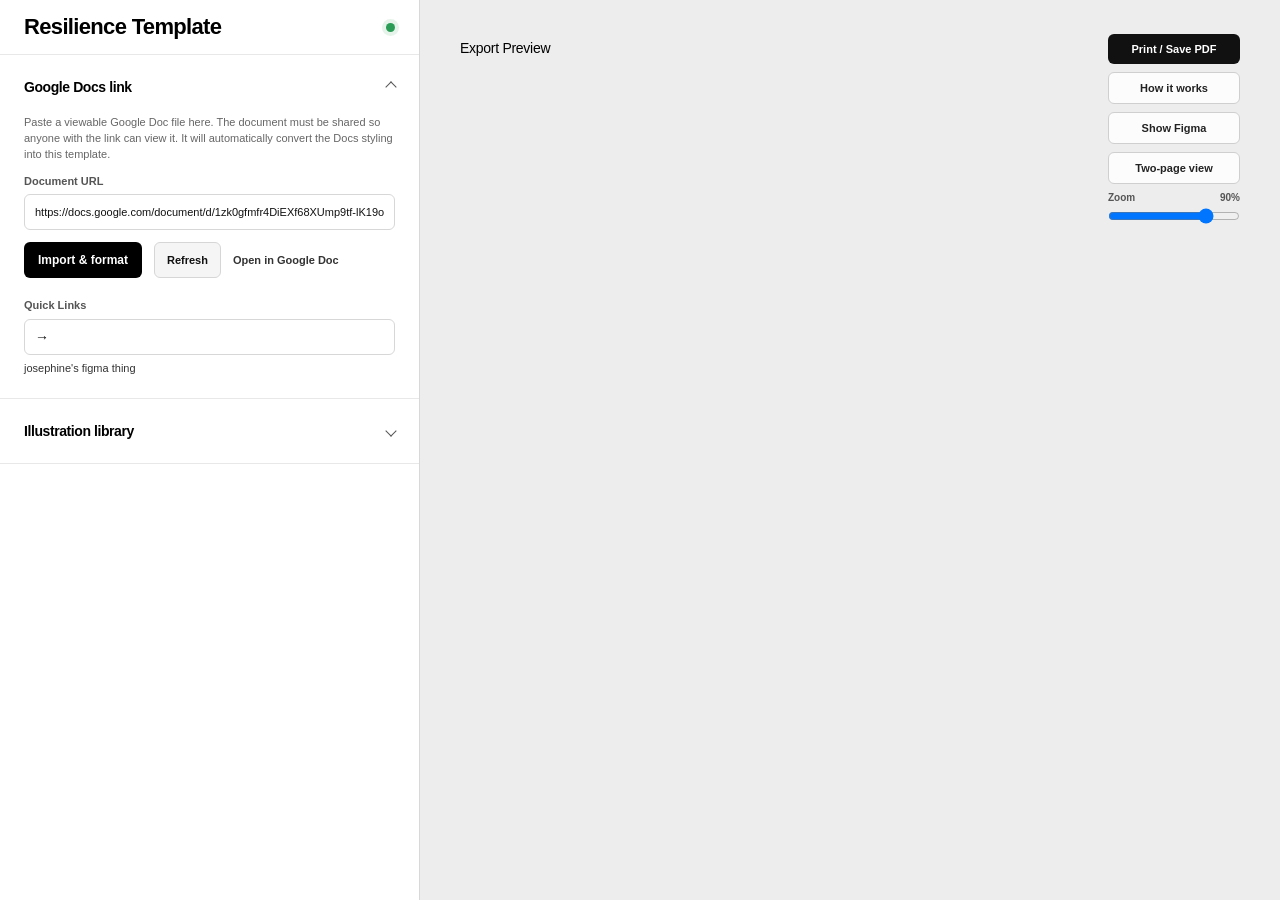
==== index.html @ 4efd18aa "Preserve Google Docs packet formatting" ====
<!doctype html>
<html lang="en">
  <head>
    <meta charset="UTF-8" />
    <meta name="viewport" content="width=device-width, initial-scale=1.0" />
    <title>Resilience Packet Publisher — Prototype</title>
    <link rel="stylesheet" href="styles.css?v=20260804-02" />
  </head>
  <body>
    <main class="app-shell figma-hidden">
      <aside id="publisherSettings" class="editor-panel">
        <header class="editor-header">
          <h1>Resilience Template</h1>
          <span class="status-dot" title="Changes render locally"></span>
        </header>

        <details class="editor-section settings-section" aria-labelledby="source-content" open>
          <summary><h2 id="source-content">Google Docs link</h2></summary>
          <div class="settings-section-content">
            <div class="source-intro-row">
              <p class="settings-section-intro">Paste a viewable Google Doc file here. The document must be shared so anyone with the link can view it. It will automatically convert the Docs styling into this template.</p>
            </div>
            <label class="source-link-control" for="docsUrl">
              Document URL
              <input
                id="docsUrl"
                type="url"
                inputmode="url"
                autocomplete="url"
                spellcheck="false"
                placeholder="Paste link here"
                value="https://docs.google.com/document/d/1zk0gfmfr4DiEXf68XUmp9tf-lK19oaz2QLYEo_Yytxo/edit?tab=t.nn8dmo3ghr8e"
              />
            </label>
            <div id="docsLinkPreview" class="source-doc-preview" hidden>
              <div class="source-doc-preview-title">
                <span id="docsPreviewTitle">Google Doc preview</span>
                <details class="import-help">
                  <summary aria-label="Google Docs import help">?</summary>
                  <div class="import-help-popover">
                    <p>Format its headings, copy, lists, links, tables, and red bracketed page directives into the packet.</p>
                    <p>Put <strong><code>[Cover]</code></strong>, <strong><code>[Summary Graphic]</code></strong>, or <strong><code>[Letter]</code></strong> in red on its own line to select a special page style. Use a red <strong><code>[page break]</code></strong> on its own line or immediately before content to force that content onto a new page.</p>
                    <p><a class="import-help-link" href="style-guide.html">View the full style guide</a></p>
                  </div>
                </details>
              </div>
              <div class="source-doc-preview-frame">
                <iframe id="docsPreviewFrame" title="Google Doc preview" loading="lazy"></iframe>
              </div>
            </div>
            <div class="source-link-actions">
              <button id="importButton" class="primary-button" type="button">Import &amp; format</button>
              <button id="refreshButton" class="source-refresh-button" type="button">Refresh</button>
              <a id="openDocsLink" class="text-link" href="#" target="_blank" rel="noreferrer">Open in Google Doc</a>
            </div>
            <p id="importSummary" class="import-summary" aria-live="polite" hidden></p>
            <div id="quickLinkSection" class="quick-link-section" hidden>
              <span class="quick-link-label">Quick Links</span>
              <button id="quickLink" class="quick-link" type="button"></button>
              <a
                class="text-link quick-link-suggestion"
                href="https://www.figma.com/design/YWxZP1ARBQQKcMGIKvABvP/Resilience-Packet-Suggested-Updates?node-id=0-1&amp;t=q6Mxrw12RviuzkHh-1"
                target="_blank"
                rel="noreferrer"
              >
                josephine's figma thing
              </a>
            </div>
            <div id="docsSource" hidden></div>
          </div>
        </details>

        <details class="editor-section settings-section illustration-library-section" aria-labelledby="illustration-library-heading">
          <summary><h2 id="illustration-library-heading">Illustration library</h2></summary>
          <div class="settings-section-content">
            <p class="settings-section-intro">Images from the imported Google Doc appear here. Drag a thumbnail directly onto any packet page.</p>
            <div id="illustrationLibrary" class="illustration-library" aria-live="polite">
              <p class="illustration-library-empty">Import a Google Doc containing images to build this library.</p>
            </div>
            <div class="illustration-save-row">
              <button id="saveIllustrations" class="source-refresh-button" type="button">Save illustrations</button>
              <p id="illustrationSaveStatus" class="illustration-save-status" aria-live="polite"></p>
            </div>
            <p class="illustration-library-support">if the you find yourself constantly adjusting the illustrations, <a id="illustrationSupportEmail" href="mailto:stephaniexzhao@gmail.com" target="_blank" rel="noopener">email steph</a> to update</p>
          </div>
        </details>

      </aside>

      <section class="preview-panel" aria-labelledby="preview-heading">
        <header class="preview-toolbar">
          <h2 id="preview-heading">Export Preview</h2>
        </header>
        <div class="preview-content">
          <div class="preview-main">
            <div id="renderWarnings" class="render-warnings" aria-live="polite"></div>
            <div id="printBlocker" class="print-blocker" aria-live="assertive"></div>
            <div id="pages" class="pages" aria-label="Rendered packet pages"></div>
          </div>
          <div class="preview-controls">
            <button id="printButton" class="secondary-button" type="button">Print / Save PDF</button>
            <a class="toolbar-button toolbar-link" href="style-guide.html">How it works</a>
            <button
              id="toggleFigma"
              class="toolbar-button"
              type="button"
              aria-controls="pages"
              aria-pressed="true"
            >
              Show Figma
            </button>
            <button
              id="toggleSpread"
              class="toolbar-button"
              type="button"
              aria-controls="pages"
              aria-pressed="false"
            >
              Two-page view
            </button>
            <label class="zoom-control">
              <span class="zoom-label">Zoom</span>
              <span id="zoomValue">90%</span>
              <input id="zoomRange" type="range" min="55" max="100" value="90" />
            </label>
          </div>
        </div>
      </section>
    </main>

    <div id="measurementStage" class="measurement-stage" aria-hidden="true"></div>
    <script src="packet-content.js?v=20260713-14"></script>
    <script type="module" src="app.js?v=20260804-03"></script>
  </body>
</html>
---- styles.css ----
@font-face {
  font-family: "Inter";
  src: url("assets/fonts/Inter-Variable.ttf") format("truetype");
  font-style: normal;
  font-weight: 100 900;
  font-display: swap;
}

@font-face {
  font-family: "Raleway";
  src: url("assets/fonts/Raleway-Variable.ttf") format("truetype");
  font-style: normal;
  font-weight: 100 900;
  font-display: swap;
}

:root {
  color-scheme: light;
  --ink: #000;
  --muted-ink: rgba(0, 0, 0, 0.8);
  --paper: #fff;
  --soft: #fafafa;
  --rule: #e5e5e5;
  --control-border: #d7d7d7;
  --page-scale: 0.9;
  --page-width: 612px;
  --page-height: 792px;
  --content-width: 520px;
  --content-height: 600px;
}

* {
  box-sizing: border-box;
}

html,
body {
  margin: 0;
  min-height: 100%;
  font-family: Inter, Arial, sans-serif;
  color: var(--ink);
  background: #efefef;
}

button,
input,
select,
textarea {
  font: inherit;
}

button {
  cursor: pointer;
}

.app-shell {
  display: grid;
  grid-template-columns: minmax(340px, 420px) minmax(0, 1fr);
  min-height: 100vh;
}

.editor-panel {
  position: sticky;
  top: 0;
  z-index: 2;
  height: 100vh;
  overflow-y: auto;
  background: #fff;
  border-right: 1px solid #d8d8d8;
}

.editor-header,
.editor-section {
  padding: 24px;
  border-bottom: 1px solid #e8e8e8;
}

.editor-header {
  padding-block: 14px;
}

.settings-section {
  padding: 0;
}

.settings-section > summary {
  display: flex;
  align-items: center;
  justify-content: space-between;
  gap: 16px;
  padding: 24px;
  cursor: pointer;
  list-style: none;
}

.settings-section > summary::-webkit-details-marker {
  display: none;
}

.settings-section > summary::after {
  width: 7px;
  height: 7px;
  border-right: 1.5px solid #555;
  border-bottom: 1.5px solid #555;
  content: "";
  transform: rotate(45deg);
  transition: transform 120ms ease;
}

.settings-section[open] > summary::after {
  transform: rotate(225deg);
}

.settings-section-content {
  padding: 0 24px 24px;
}

.editor-header,
.section-heading-row,
.preview-toolbar,
.preview-actions {
  display: flex;
  align-items: center;
  justify-content: space-between;
  gap: 16px;
}

.eyebrow {
  margin: 0 0 4px;
  color: #707070;
  font-size: 12px;
  font-weight: 700;
  letter-spacing: 0.11em;
  text-transform: uppercase;
}

.editor-header h1,
.preview-toolbar h2,
.editor-section h2 {
  margin: 0;
  letter-spacing: -0.03em;
}

.editor-header h1 {
  font-size: 22px;
}

.status-dot {
  width: 9px;
  height: 9px;
  border-radius: 50%;
  background: #2a9c55;
  box-shadow: 0 0 0 4px rgba(42, 156, 85, 0.12);
}

.editor-section h2 {
  font-size: 14px;
}

.section-heading-row {
  align-items: flex-start;
  margin-bottom: 14px;
}

.section-heading-row p,
.settings-section-intro,
.import-summary {
  margin: 4px 0 0;
  color: #666;
  font-size: 11px;
  line-height: 1.45;
}

label {
  display: grid;
  gap: 6px;
  color: #555;
  font-size: 11px;
  font-weight: 600;
}

input,
select,
textarea {
  width: 100%;
  min-width: 0;
  border: 1px solid var(--control-border);
  border-radius: 6px;
  background: #fff;
  color: #111;
}

input {
  height: 36px;
  padding: 0 10px;
}

textarea {
  min-height: 58px;
  padding: 9px 10px;
  line-height: 1.4;
  resize: vertical;
}

select {
  height: 30px;
  padding: 0 8px;
  font-size: 11px;
}

input:focus,
select:focus,
textarea:focus {
  outline: 2px solid #111;
  outline-offset: 1px;
}

.settings-section-intro {
  margin: -4px 0 0;
}

.source-intro-row {
  display: flex;
  align-items: flex-start;
  gap: 8px;
  margin-bottom: 12px;
}

.source-intro-row .settings-section-intro {
  flex: 1;
}

.import-help {
  position: relative;
  flex: none;
}

.import-help > summary {
  display: grid;
  width: 18px;
  height: 18px;
  place-items: center;
  border: 1px solid #999;
  border-radius: 50%;
  color: #555;
  cursor: help;
  font-size: 11px;
  font-weight: 700;
  line-height: 1;
  list-style: none;
}

.import-help > summary::-webkit-details-marker {
  display: none;
}

.import-help > summary:hover,
.import-help[open] > summary {
  border-color: #111;
  color: #111;
}

.import-help-popover {
  position: absolute;
  z-index: 10;
  top: 26px;
  right: 0;
  width: 275px;
  padding: 10px 12px;
  border: 1px solid #d6d6d6;
  border-radius: 6px;
  background: #fff;
  box-shadow: 0 8px 20px rgba(0, 0, 0, 0.12);
  color: #555;
  font-size: 11px;
  font-weight: 400;
  line-height: 1.45;
}

.import-help-popover p {
  margin: 0;
}

.import-help-popover p + p {
  margin-top: 8px;
}

.import-help-popover code {
  color: #222;
  font-size: 10px;
}

.import-help-link {
  color: #222;
  font-weight: 650;
  text-underline-offset: 2px;
}

.page-directive-note {
  margin-top: 8px;
}

.page-directive-note code {
  color: #222;
  font-size: 10px;
  font-weight: 650;
}

.source-link-control {
  gap: 7px;
}

.source-link-control input {
  font-weight: 400;
}

.quick-link-section {
  display: grid;
  gap: 7px;
  margin-top: 20px;
  color: #555;
  font-size: 11px;
  font-weight: 600;
}

.quick-link-label {
  line-height: 1.3;
}

.quick-link {
  display: flex;
  width: 100%;
  min-height: 36px;
  align-items: center;
  justify-content: space-between;
  gap: 10px;
  padding: 8px 10px;
  border: 1px solid var(--control-border);
  border-radius: 6px;
  background: #fff;
  color: #111;
  cursor: pointer;
  font-size: 11px;
  font-weight: 400;
  line-height: 1.3;
  text-align: left;
}

.quick-link::after {
  content: "→";
  font-size: 14px;
  line-height: 1;
  text-decoration: none;
}

.quick-link:disabled {
  cursor: wait;
  opacity: 0.55;
}

.illustration-library {
  display: grid;
  grid-template-columns: repeat(3, minmax(0, 1fr));
  gap: 8px;
  min-height: 86px;
  margin-top: 10px;
  padding: 8px;
  border: 1px dashed #bdbdbd;
  border-radius: 6px;
  background: #fafafa;
}

.illustration-library-empty {
  grid-column: 1 / -1;
  align-self: center;
  margin: 0;
  color: #777;
  font-size: 10px;
  line-height: 1.4;
  text-align: center;
}

.illustration-library-item {
  min-width: 0;
  padding: 5px;
  border: 1px solid #e0e0e0;
  border-radius: 4px;
  background: #fff;
  cursor: grab;
}

.illustration-library-item.is-dragging {
  opacity: 0.45;
}

.illustration-library-item img {
  display: block;
  width: 100%;
  height: 58px;
  object-fit: contain;
}

.illustration-save-row {
  display: flex;
  flex-wrap: wrap;
  align-items: center;
  gap: 8px;
  margin-top: 10px;
}

.illustration-save-status {
  margin: 0;
  color: #777;
  font-size: 10px;
  line-height: 1.3;
}

.illustration-save-status.is-dirty {
  color: #9b5b12;
}

.illustration-library-support {
  margin: 10px 0 0;
  color: #777;
  font-size: 10px;
  line-height: 1.4;
}

.illustration-library-support a {
  color: inherit;
}

.source-link-control input[aria-invalid="true"] {
  border-color: #b42318;
}

.source-doc-preview {
  margin-top: 12px;
  border: 1px solid #d6d6d6;
  border-radius: 6px;
  background: #fafafa;
}

.source-doc-preview-title {
  display: flex;
  align-items: center;
  justify-content: space-between;
  gap: 12px;
  min-height: 40px;
  margin: 0;
  padding: 0 12px;
  color: #555;
  font-size: 11px;
  font-weight: 650;
  border-bottom: 1px solid #e5e5e5;
}

.source-doc-preview-title > span {
  min-width: 0;
  overflow: hidden;
  text-overflow: ellipsis;
  white-space: nowrap;
}

.source-doc-preview-frame {
  height: 190px;
  overflow: hidden;
  background: #fff;
}

.source-doc-preview iframe {
  display: block;
  width: 238.1%;
  height: 238.1%;
  border: 0;
  transform: scale(0.42);
  transform-origin: top left;
}

.source-link-actions {
  display: flex;
  align-items: center;
  gap: 12px;
  margin-top: 12px;
}

.source-link-actions .primary-button {
  width: auto;
  margin-top: 0;
  white-space: nowrap;
}

.source-refresh-button {
  min-height: 36px;
  padding: 9px 12px;
  border: 1px solid #d6d6d6;
  border-radius: 6px;
  background: #f5f5f5;
  color: #111;
  font-size: 11px;
  font-weight: 700;
  white-space: nowrap;
}

.source-access-note {
  margin: 9px 0 0;
  color: #777;
  font-size: 10px;
  line-height: 1.4;
}

.primary-button:disabled,
.source-refresh-button:disabled {
  cursor: wait;
  opacity: 0.55;
}

.text-link {
  color: #333;
  font-size: 11px;
  font-weight: 600;
  text-decoration: none;
}

.quick-link-suggestion {
  font-weight: 400;
}

.primary-button,
.secondary-button,
.toolbar-button {
  border: 0;
  border-radius: 6px;
}

.primary-button {
  width: 100%;
  margin-top: 12px;
  padding: 11px 14px;
  background: #000;
  color: #fff;
  font-size: 12px;
  font-weight: 700;
}

.secondary-button {
  padding: 9px 13px;
  background: #111;
  color: #fff;
  font-size: 11px;
  font-weight: 700;
}

.toolbar-button {
  display: inline-flex;
  min-height: 32px;
  align-items: center;
  justify-content: center;
  padding: 8px 11px;
  border: 1px solid #cfcfcf;
  background: rgba(255, 255, 255, 0.82);
  color: #222;
  font-size: 11px;
  font-weight: 700;
  line-height: 1;
  text-decoration: none;
}

#toggleFigma[hidden] {
  display: none;
}

.preview-panel {
  min-width: 0;
  padding: 0 40px 48px;
  background: #ededed;
}

.preview-toolbar {
  margin: 0;
  padding: 40px 0 14px;
}

.preview-content {
  display: grid;
  grid-template-columns: minmax(0, 1fr) 181px;
  align-items: start;
  gap: 16px;
}

.preview-main {
  min-width: 0;
  overflow-x: auto;
}

.preview-controls {
  display: grid;
  width: 181px;
  position: sticky;
  top: 40px;
  z-index: 1;
  justify-items: end;
  gap: 8px;
}

@media (min-width: 981px) {
  .preview-content {
    grid-template-columns: minmax(0, 1fr);
  }

  .preview-main,
  .preview-controls {
    grid-column: 1;
    grid-row: 1;
  }

  .preview-controls {
    align-self: start;
    justify-self: end;
    margin-top: -36px;
  }
}

.preview-controls .toolbar-button,
.preview-controls .secondary-button {
  width: 132px;
}

.preview-controls .zoom-control {
  justify-self: end;
}

.preview-toolbar h2 {
  font-size: 14px;
  font-weight: 500;
  letter-spacing: -0.02em;
}

.zoom-control {
  display: grid;
  width: 132px;
  grid-template-columns: 1fr auto;
  align-items: center;
  gap: 4px 8px;
  color: #555;
  font-size: 10px;
  font-weight: 700;
}

.zoom-control input {
  grid-column: 1 / -1;
  width: 100%;
  height: auto;
  margin: 0;
  padding: 0;
}

.zoom-control span {
  font-size: 10px;
  font-variant-numeric: tabular-nums;
}

.zoom-control #zoomValue {
  justify-self: end;
}

.render-warnings {
  display: none;
  max-width: 680px;
  margin: 0 auto 14px;
  padding: 10px 12px;
  border: 1px solid #e2b75c;
  border-radius: 6px;
  background: #fff8e8;
  color: #644a12;
  font-size: 11px;
  line-height: 1.45;
}

.render-warnings.is-visible {
  display: block;
}

.render-warning {
  display: block;
}

.render-warning + .render-warning {
  margin-top: 4px;
}

.render-warning a {
  color: inherit;
  font-weight: 700;
  text-decoration: underline;
  text-underline-offset: 2px;
}

.print-blocker {
  display: none;
}

.pages {
  display: flex;
  flex-direction: column;
  align-items: center;
  gap: 28px;
  min-width: max-content;
}

.page-comparison {
  display: grid;
  grid-template-columns: repeat(2, max-content);
  align-items: start;
  gap: 24px;
}

.page-comparison[id] {
  scroll-margin-top: 16px;
}

.app-shell.figma-hidden .page-comparison {
  grid-template-columns: max-content;
}

.app-shell.figma-hidden .figma-reference-column {
  display: none;
}

.app-shell.two-page-preview .pages {
  display: grid;
  grid-template-columns: repeat(2, max-content);
  align-items: start;
  justify-content: center;
  gap: 28px 24px;
}

.app-shell.two-page-preview .page-comparison {
  grid-template-columns: max-content;
}

.app-shell.two-page-preview .figma-reference-column {
  display: none;
}

.app-shell.two-page-preview .page-comparison.page-style-cover {
  grid-column: 1 / -1;
  justify-self: start;
}

.comparison-column {
  display: grid;
  gap: 8px;
  margin: 0;
}

.comparison-label {
  margin: 0;
  color: #666;
  font-size: 10px;
  font-weight: 400;
  letter-spacing: 0.09em;
  line-height: 1;
  text-transform: uppercase;
}

.figma-reference-page {
  display: block;
  width: var(--page-width);
  height: var(--page-height);
  zoom: var(--page-scale);
  background: var(--paper);
  box-shadow: 0 8px 28px rgba(0, 0, 0, 0.13);
}

.paper {
  position: relative;
  flex: none;
  width: var(--page-width);
  height: var(--page-height);
  overflow: hidden;
  zoom: var(--page-scale);
  background: var(--paper);
  box-shadow: 0 8px 28px rgba(0, 0, 0, 0.13);
}

.paper a {
  color: inherit;
  cursor: pointer;
  text-decoration: none;
}

.cover-page {
  font-family: Inter, sans-serif;
}

.cover-mark {
  position: absolute;
  top: 0;
  right: 0;
  width: 328.259px;
  height: 310.138px;
  object-fit: cover;
  opacity: 0.2;
  mix-blend-mode: multiply;
  pointer-events: none;
}

.cover-brand {
  position: absolute;
  top: 59px;
  left: 42.53px;
  margin: 0;
  font-family: Raleway, sans-serif;
  font-size: 22.461px;
  font-weight: 900;
  letter-spacing: -0.4492px;
}

.cover-heading-group {
  position: absolute;
  top: 369px;
  left: 40.53px;
  width: 413.325px;
  transform: translateY(-50%);
}

.cover-title {
  margin: 0;
  font-family: Raleway, sans-serif;
  font-size: 60px;
  font-weight: 700;
  line-height: normal;
  letter-spacing: -1.2px;
}

.cover-subtitle {
  margin: 12px 0 0 2px;
  color: rgba(0, 0, 0, 0.75);
  font-size: 23px;
  font-weight: 400;
  letter-spacing: -0.44px;
}

.cover-meta {
  position: absolute;
  top: 737.67px;
  margin: 0;
  font-size: 10px;
  letter-spacing: 0.8px;
  text-transform: uppercase;
}

.cover-site {
  left: 43.53px;
}

.cover-year {
  right: 42.72px;
}

.chapter-title {
  position: absolute;
  top: 56px;
  left: 42px;
  margin: 0;
  font-family: Raleway, sans-serif;
  font-size: 21.607px;
  font-weight: 700;
  line-height: normal;
  letter-spacing: -0.4321px;
}

.chapter-dek {
  position: absolute;
  top: 88px;
  left: 42px;
  width: var(--content-width);
  margin: 0;
  color: #000;
  font-size: 12px;
  line-height: normal;
  letter-spacing: -0.29px;
}

.orientation-page {
  background: #fafafa;
}

.orientation-banner {
  position: absolute;
  top: 36px;
  left: 30.12px;
  width: 551.288px;
  height: 92.273px;
}

.orientation-title {
  position: absolute;
  top: 68px;
  left: 305.12px;
  width: auto;
  margin: 0;
  transform: translateX(-50%);
  font-family: Raleway, sans-serif;
  font-size: 24px;
  font-weight: 700;
  letter-spacing: -0.48px;
  text-align: center;
  white-space: nowrap;
}

.orientation-card {
  position: absolute;
  display: flex;
  flex-direction: column;
  align-items: center;
  justify-content: center;
  border: 1px solid #e5e5e5;
  border-radius: 9.149px;
  background: #fff;
  overflow: hidden;
  text-align: center;
}

.orientation-card p {
  margin: 0;
  font-size: 16px;
  font-weight: 500;
  letter-spacing: -0.32px;
}

.orientation-card b {
  position: absolute;
  top: 61.67px;
  left: 59.31px;
  z-index: 2;
  width: 147.544px;
  height: 45.806px;
  padding-top: 11.05px;
  background: #000;
  color: #fff;
  font-family: Raleway, sans-serif;
  font-size: 20.26px;
  font-weight: 900;
  letter-spacing: 0.2026px;
}

.orientation-card small {
  position: absolute;
  margin: 0;
  font-size: 12px;
  line-height: normal;
  letter-spacing: -0.24px;
}

.orientation-rights {
  top: 151.14px;
  left: 28px;
  width: 265.842px;
  height: 119.459px;
  opacity: 0.9;
}

.orientation-rights p {
  width: 214px;
}

.orientation-emotions {
  top: 151.14px;
  left: 318.41px;
  width: 265.917px;
  height: 273.15px;
}

.orientation-emotions > p {
  position: absolute;
  top: 33.07px;
  width: 155px;
}

.orientation-emotion-icons {
  position: absolute;
  top: 103.25px;
  left: 42.61px;
  display: flex;
  width: 173px;
  align-items: center;
  justify-content: space-between;
}

.orientation-emotion-icons img {
  width: 31.899px;
  height: 31.899px;
}

.orientation-emotion-icons img:nth-child(2) {
  transform: translateY(-8px);
}

.orientation-emotion-icons img:nth-child(3) {
  width: 34.838px;
  height: 34.838px;
}

.orientation-emotions small:nth-of-type(1) {
  top: 177.86px;
  width: 221px;
}

.orientation-emotions small:nth-of-type(2) {
  top: 223.23px;
}

.orientation-confidentiality {
  top: 288.37px;
  left: 28px;
  width: 265.842px;
  height: 135.927px;
}

.orientation-confidentiality p {
  position: absolute;
  top: 65.23px;
  width: 184.285px;
}

.orientation-conf-icon {
  position: absolute;
  top: 28.63px;
  left: 117px;
  width: 29px;
  height: 22px;
}


.orientation-card-asterisk {
  position: absolute;
  top: 13.07px;
  right: 13.06px;
  width: 8.626px;
  height: 9.149px;
}

.orientation-billing,
.orientation-organization {
  top: 445.75px;
  width: 265.917px;
  height: 273.15px;
  border: 0;
}

.orientation-billing {
  left: 28px;
}

.orientation-organization {
  left: 318.51px;
}

.orientation-card-bg {
  position: absolute;
  inset: 0;
  width: 100%;
  height: 100%;
}

.orientation-billing-mark {
  position: absolute;
  top: 56.1px;
  left: 97.03px;
  display: grid;
  width: 71.782px;
  height: 62.733px;
  place-items: center;
  background: #000;
}

.orientation-billing-mark img {
  width: 50.381px;
  height: 34.597px;
}

.orientation-billing p {
  position: absolute;
  top: 157.78px;
  width: 205.72px;
}

.orientation-billing small {
  top: 222.17px;
  width: 142px;
}

.orientation-org-photo {
  position: absolute;
  top: 25.86px;
  left: 71.26px;
  width: 118.014px;
  height: 111.5px;
  mix-blend-mode: multiply;
  object-fit: cover;
  opacity: 0.5;
}

.orientation-organization p {
  position: absolute;
  top: 157.35px;
  width: 181.778px;
}

.orientation-organization small {
  top: 205.4px;
  width: 181.778px;
  font-size: 16px;
  font-weight: 500;
  letter-spacing: -0.32px;
}

.orientation-underline {
  position: absolute;
  top: 228px;
  left: 56.89px;
  width: 158px;
  height: 4px;
}

.orientation-footnote-asterisk {
  position: absolute;
  top: 746px;
  left: 28px;
  width: 8.626px;
  height: 9.149px;
}

.orientation-footnote {
  position: absolute;
  top: 745px;
  left: 41px;
  right: 28px;
  margin: 0;
  font-size: 10px;
  line-height: 1.2;
  letter-spacing: -0.18px;
  text-align: left;
  white-space: normal;
}

.letter-salutation {
  position: absolute;
  top: 70.43px;
  left: 65px;
  margin: 0;
  font-family: Raleway, sans-serif;
  font-size: 24px;
  font-weight: 700;
}

.letter-main {
  position: absolute;
  top: 164px;
  left: 65px;
  width: 485px;
  font-size: 14px;
  line-height: normal;
  letter-spacing: -0.09px;
}

.letter-main p {
  margin: 0 0 14px;
}

.letter-signoff {
  position: absolute;
  top: 412.89px;
  left: 65px;
  margin: 0;
  font-size: 14px;
  width: 427.5px;
  line-height: normal;
  letter-spacing: -0.2902px;
}

.letter-notes {
  position: absolute;
  top: 489px;
  left: 65px;
  width: 481px;
  padding-top: 0;
  color: var(--muted-ink);
  font-size: 12px;
  line-height: 1.35;
  letter-spacing: -0.2902px;
}

.letter-page.has-divider .letter-notes {
  border-top: 0.68px solid #e5e5e5;
}

.letter-notes p {
  position: absolute;
  left: 0;
  width: 457px;
  margin: 0;
}

.letter-notes p:nth-child(1) { top: 47px; }
.letter-notes p:nth-child(2) { top: 111px; }
.letter-notes p:nth-child(3) { top: 174px; width: 421.2px; }

.letter-notes .contact-row {
  position: absolute;
  top: 218px;
  left: 0;
  margin: 0;
}

.imported-letter-body {
  position: absolute;
  top: 164px;
  left: 65px;
  display: grid;
  width: 485px;
  gap: 22px;
}

.is-imported-letter .letter-main,
.is-imported-letter .letter-signoff {
  position: static;
  width: auto;
}

.is-imported-letter .letter-notes {
  display: grid;
  align-content: start;
  gap: 10px;
  padding-top: 34px;
  font-size: 12px;
  line-height: 1.35;
}

.is-imported-letter .letter-notes p,
.is-imported-letter .letter-notes .contact-row {
  position: static;
  width: 457px;
  margin: 0;
}

.is-imported-letter .letter-notes .contact-row {
  margin-top: 4px;
}

.contents-list {
  position: absolute;
  top: 136px;
  left: 43px;
  display: grid;
  width: 481px;
  gap: 0;
}

.contents-entry {
  display: grid;
  height: 53px;
  align-content: start;
  gap: 2px;
}

.contents-entry:nth-child(4),
.contents-entry:nth-child(5),
.contents-entry:nth-child(6) {
  height: 69px;
}

.contents-entry strong {
  font-size: 14px;
  font-weight: 500;
}

.contents-entry span {
  color: var(--muted-ink);
  font-size: 12px;
  line-height: 1.35;
}

.page-content,
.measurement-content {
  width: var(--content-width);
  font-size: 12px;
}

/* The Minors Rights table system uses Figma's wider 529px content rail.
   Apply it from the content itself so live Google Doc imports measure and
   render the same way as the bundled frame-specific pages. */
.page-content:has(.content-table),
.measurement-content:has(.content-table),
.page-content:has(.paired-blocks-outline),
.measurement-content:has(.paired-blocks-outline) {
  width: 529px;
}

.page-content {
  position: absolute;
  top: 136px;
  left: 42px;
  height: var(--content-height);
}

.subsection {
  width: 100%;
  padding-bottom: 28px;
}

/* An empty H2 that introduces an H3 keeps an 18px heading-to-heading gap. */
.subsection.is-heading-anchor {
  padding-bottom: 12px;
}

.subsection.parent-continuation {
  padding-bottom: 12px;
}

.subsection-level-3 {
  padding-bottom: 16px;
}

.subsection.has-doc-blank-before {
  padding-top: calc(var(--doc-blank-lines, 1) * 16.2px);
}

.subsection.is-nested {
  position: relative;
  padding-left: 12px;
  padding-bottom: 18px;
}

.subsection.is-nested::before {
  position: absolute;
  top: 0;
  bottom: 16px;
  left: 0;
  width: 2px;
  background: rgba(17, 17, 17, 0.18);
  content: "";
}

.subsection.is-nested.is-chapter-last::before,
.subsection.is-nested.continues-next-page::before,
.subsection.is-nested.is-page-terminal::before {
  bottom: 0;
}

.subsection.is-chapter-last,
.subsection.is-page-terminal {
  padding-bottom: 0;
}

.subsection.continues-next-page {
  padding-bottom: 0;
}

.subsection.continues-next-page > .content-block:last-child {
  margin-bottom: 0 !important;
}

.subsection-heading-row {
  min-height: 17px;
  margin: 0 0 6px;
}

.subsection-heading {
  margin: 0;
  font-size: 14px;
  font-weight: 600;
  line-height: normal;
  letter-spacing: -0.29025px;
}

.subsection.is-nested .subsection-heading {
  font-size: 12px;
}

.subsection.is-nested .subsection-heading-row {
  margin-bottom: 4px;
}

.subsection-heading strong {
  font-weight: inherit;
}

.continued-badge {
  display: inline-flex;
  width: 64px;
  height: 14px;
  align-items: center;
  justify-content: center;
  vertical-align: middle;
  border-radius: 3px;
  background: rgba(217, 217, 217, 0.3);
  font-size: 6px;
  font-weight: 700;
  letter-spacing: 0.08em;
}

.continued-badge img {
  display: block;
  width: 56px;
  height: 6px;
}

.content-block {
  margin: 0 0 12px;
  color: var(--muted-ink);
  font-size: 12px;
  font-weight: 400;
  line-height: 1.35;
  letter-spacing: -0.29025px;
}

.content-block.has-doc-blank-before {
  margin-top: calc(var(--doc-blank-lines, 1) * 16.2px);
}

.content-block:last-child {
  margin-bottom: 0;
}

/* Keep body-copy rhythm consistent across all page-specific frame refinements. */
.page-content p.content-block {
  margin-bottom: 8px !important;
}

/* A discarded empty Normal Text paragraph contributes one complete body-copy
   line in addition to the paragraph's standard 8px separation. */
.page-content p.content-block.has-doc-blank-before {
  margin-top: calc(8px + var(--doc-blank-lines, 1) * 16.2px);
}

.page-content p.content-block:last-child {
  margin-bottom: 0 !important;
}

.content-block strong {
  color: #000;
  font-weight: 500;
}

.content-list {
  padding-left: 18px;
}

.content-list li {
  margin: 0 0 5px;
  padding-left: 1px;
}

/* Preserve Google Docs list hierarchy without the browser's oversized nested-list indent. */
.content-list li > ul,
.content-list li > ol {
  margin: 2px 0 0;
  padding-left: 18px;
}

.content-list li > ul {
  list-style-type: circle;
}

.content-list li > ul > li,
.content-list li > ol > li {
  margin-bottom: 0;
}

.content-table {
  width: 529px;
  overflow: hidden;
  border: 1px solid #ccc;
  border-collapse: separate;
  border-radius: 6px;
  border-spacing: 0;
  color: #000;
  line-height: normal;
  letter-spacing: 0.01px;
  table-layout: fixed;
}

.content-table th,
.content-table td {
  padding: 15px 19px;
  border: 0;
  border-bottom: 1px solid #ccc;
  text-align: center;
  vertical-align: middle;
}

.content-table-imported th,
.content-table-imported td {
  text-align: left;
}

.content-table-imported [data-text-align="left"],
.card-grid-imported [data-text-align="left"] { text-align: left; }

.content-table-imported [data-text-align="center"],
.card-grid-imported [data-text-align="center"] { text-align: center; }

.content-table-imported [data-text-align="right"],
.card-grid-imported [data-text-align="right"] { text-align: right; }

.content-table-imported [data-text-align="justify"],
.card-grid-imported [data-text-align="justify"] { text-align: justify; }

.content-table-imported [data-text-align="start"],
.card-grid-imported [data-text-align="start"] { text-align: start; }

.content-table-imported [data-text-align="end"],
.card-grid-imported [data-text-align="end"] { text-align: end; }

.content-table th {
  /* Keep the semantic table header without overriding Google Docs emphasis. */
  font-weight: 400;
}

.content-table strong {
  font-weight: 700;
}

.content-table tr:last-child > * {
  border-bottom: 0;
}

.content-table tr > * + * {
  border-left: 0;
}

.content-table-outline tr > * + * {
  border-left: 1px solid #ccc;
}

.content-table-outline th,
.content-table-outline td {
  overflow-wrap: anywhere;
}

.content-table ul,
.content-table ol {
  margin: 8px 0 0;
  padding-left: 18px;
}

.content-table :is(th, td) > :is(ul, ol):first-child {
  margin-top: 0;
}

.content-table li {
  margin: 0;
}

.content-table li > ul,
.content-table li > ol {
  margin-top: 4px;
}

.content-table :is(th, td) > :is(ul, ol) > li + li {
  margin-top: 10px;
}

/* Figma 1 × 3 information cards use a slightly roomier 15.5px vertical inset. */
.content-table.table-single-column {
  margin-bottom: 14px;
}

.content-table.table-single-column th,
.content-table.table-single-column td {
  padding: 15.5px 19px;
}

.content-table p {
  margin: 0;
}

/* Google Docs exports Enter + Enter as an empty paragraph. Preserve that
   authoring break just like a Shift+Enter <br> instead of collapsing it. */
.content-table p:empty,
.content-table p:has(> :is(strong, b, em, i, u, span):only-child:empty) {
  min-height: 1lh;
}

.content-table.table-single-column tr:nth-child(2) > * {
  padding-top: 16px;
  padding-bottom: 15px;
}

.content-table.table-single-column:last-child {
  margin-bottom: 0;
}

.table-gap {
  display: block;
  height: 8px;
}

.citation-cell {
  padding-block: 15.5px !important;
}

.citation-columns {
  display: flex;
  gap: 27px;
  align-items: flex-start;
  white-space: nowrap;
}

.table-police-report tr:last-child td {
  padding-block: 10px;
}

.emotion-exercise {
  position: relative;
  min-height: 195px;
  padding-right: 64px;
}

.emotion-prompt {
  margin-bottom: 13px;
  color: #000;
  font-size: 14px;
  font-weight: 600;
}

.emotion-pills {
  display: flex;
  flex-wrap: wrap;
  gap: 7px;
  align-content: flex-start;
}

.emotion-pill {
  display: inline-flex;
  min-width: 58px;
  height: 29.63px;
  align-items: center;
  justify-content: center;
  padding: 0 12px;
  border: 1px solid #9b9b9b;
  border-radius: 999px;
  color: #000;
  font-size: 10.458px;
  font-weight: 500;
  letter-spacing: -0.18px;
}

.emotion-reassurance {
  position: absolute;
  top: 82px;
  right: 0;
  width: 52px;
  margin: 0;
  color: #000;
  font-size: 12px;
  font-weight: 600;
}

.emotion-reassurance::before {
  position: absolute;
  top: -50px;
  bottom: -50px;
  left: -12px;
  width: 7px;
  border: solid #000;
  border-width: 1px 0 1px 1px;
  content: "";
}

.visual-grid-block {
  margin: 0;
}

.visual-grid-label {
  margin-bottom: 12px;
  color: #000;
  font-size: 14px;
  font-weight: 600;
}

.visual-grid {
  display: grid;
  grid-template-columns: repeat(2, 1fr);
  gap: 7px 11px;
}

.visual-grid-cell {
  height: 95px;
  border-radius: 5px;
  background: #d9d9d9;
}

.content-image {
  margin: 0 0 12px;
}

.resizable-inline-illustration {
  position: relative;
  max-width: 100%;
  touch-action: none;
}

.content-image.resizable-inline-illustration > img {
  width: 100%;
}

.inline-illustration-viewport {
  width: 100%;
  overflow: hidden;
  border-radius: 5px;
}

.content-image .inline-illustration-viewport img {
  display: block;
  max-width: none;
  border-radius: 0;
}

.resizable-inline-illustration:hover,
.resizable-inline-illustration:focus-visible,
.resizable-inline-illustration.is-resizing {
  outline: 1px dashed #777;
  outline-offset: 5px;
}

.resizable-inline-illustration::after {
  position: absolute;
  top: -25px;
  left: 0;
  padding: 3px 6px;
  border-radius: 3px;
  background: #111;
  color: #fff;
  content: "Pull corner to resize";
  font-size: 9px;
  font-weight: 600;
  line-height: 1;
  opacity: 0;
  pointer-events: none;
  transition: opacity 120ms ease;
  white-space: nowrap;
}

.resizable-inline-illustration:hover::after,
.resizable-inline-illustration:focus-visible::after {
  opacity: 1;
}

.illustration-anchor {
  display: block;
  width: 0;
  height: 0;
  margin: 0;
  overflow: hidden;
  pointer-events: none;
}

.preview-illustration {
  --illustration-x: 0px;
  --illustration-y: 0px;
  position: relative;
  z-index: 2;
  cursor: grab;
  touch-action: none;
  transform: translate(var(--illustration-x), var(--illustration-y));
  transition: box-shadow 120ms ease, outline-color 120ms ease;
}

.preview-illustration:focus-visible,
.preview-illustration:hover {
  outline: 1px dashed #777;
  outline-offset: 5px;
}

.preview-illustration::after {
  position: absolute;
  top: -25px;
  left: 0;
  padding: 3px 6px;
  border-radius: 3px;
  background: #111;
  color: #fff;
  content: "Drag to place";
  font-size: 9px;
  font-weight: 600;
  line-height: 1;
  opacity: 0;
  pointer-events: none;
  transition: opacity 120ms ease;
  white-space: nowrap;
}

.preview-illustration:hover::after,
.preview-illustration:focus-visible::after {
  opacity: 1;
}

.preview-illustration.is-dragging {
  cursor: grabbing;
  outline: 1px dashed #111;
  outline-offset: 5px;
  transition: none;
  user-select: none;
}

.placed-illustration,
.anchored-illustration {
  position: absolute;
  z-index: 3;
  width: 132px;
  margin: 0;
}

.placed-illustration img,
.anchored-illustration img {
  width: 100%;
}

.placed-illustration::after,
.anchored-illustration::after {
  content: "Drag to place · pull corner to resize";
}

.illustration-remove {
  position: absolute;
  top: -9px;
  right: -9px;
  display: grid;
  width: 19px;
  height: 19px;
  place-items: center;
  padding: 0;
  border: 1px solid #111;
  border-radius: 50%;
  background: #fff;
  color: #111;
  cursor: pointer;
  font: 16px/1 Inter, sans-serif;
  opacity: 0;
  transition: opacity 120ms ease;
}

.preview-illustration:hover .illustration-remove,
.preview-illustration:focus-within .illustration-remove,
.preview-illustration:hover .illustration-resize,
.preview-illustration:focus-within .illustration-resize,
.resizable-inline-illustration:hover .illustration-resize,
.resizable-inline-illustration:focus-within .illustration-resize {
  opacity: 1;
}

.illustration-resize {
  position: absolute;
  right: -8px;
  bottom: -8px;
  width: 18px;
  height: 18px;
  padding: 0;
  border: 1px solid #111;
  border-radius: 2px;
  background: #fff;
  cursor: nwse-resize;
  opacity: 0;
  touch-action: none;
  transition: opacity 120ms ease;
}

.illustration-resize::before {
  position: absolute;
  right: 3px;
  bottom: 3px;
  width: 7px;
  height: 7px;
  border-right: 2px solid #111;
  border-bottom: 2px solid #111;
  content: "";
}

.placed-illustration.is-resizing,
.anchored-illustration.is-resizing,
.resizable-inline-illustration.is-resizing {
  cursor: nwse-resize;
  outline: 1px dashed #111;
  outline-offset: 5px;
  transition: none;
  user-select: none;
}

.paper.is-illustration-drop-target {
  outline: 2px dashed #111;
  outline-offset: -8px;
}

.content-image img {
  display: block;
  width: auto;
  max-width: 100%;
  height: auto;
  border-radius: 5px;
}

.content-image figcaption {
  margin-top: 6px;
  color: #666;
  font-size: 10px;
  line-height: 1.35;
}

.contact-row {
  display: grid;
  grid-template-columns: 128.65px 120px minmax(0, 1fr);
  align-items: center;
  gap: 0;
  color: #000;
  font-size: 12px;
  letter-spacing: -0.29px;
}

.contact-entry {
  display: inline-flex;
  align-items: center;
  gap: 3.83px;
  white-space: nowrap;
}

.contact-icon {
  display: block;
  width: 15.3px;
  height: 15.3px;
}

.process-steps {
  display: grid;
  gap: 7px;
  overflow: visible;
}

.process-step {
  display: grid;
  min-height: 40px;
  grid-template-columns: 54px 1fr;
  align-items: center;
  width: 491px;
  padding: 10px 13px;
  border-radius: 6px;
  background: rgba(217, 217, 217, 0.2);
}

.process-step + .process-step {
  min-height: 53px;
  border-top: 0;
}

.process-step:first-child {
  width: 298px;
}

.process-step strong {
  font-size: 10px;
  font-weight: 500;
  letter-spacing: 0.1px;
}

.paired-blocks .paired-block,
.paired-blocks .paired-block:first-child,
.paired-blocks .paired-block + .paired-block {
  width: 491px;
  min-height: 40px;
  grid-column: 1 / -1;
  grid-template-columns: subgrid;
}

.paired-blocks {
  --paired-column-gap: 24px;
  width: 491px;
  /* Share the widest label across every row without letting long labels
     consume more than 240px of the group. */
  grid-template-columns: fit-content(240px) minmax(0, 1fr);
  column-gap: var(--paired-column-gap);
}

.paired-blocks .paired-block {
  column-gap: var(--paired-column-gap);
}

.paired-block-details {
  display: grid;
}

.paired-block-detail {
  display: grid;
  grid-template-columns: auto minmax(0, 1fr);
  column-gap: 4px;
}

.paired-blocks-outline {
  width: 529px;
  row-gap: 0;
  column-gap: var(--paired-column-gap);
  overflow: hidden;
  border: 1px solid #ccc;
  border-radius: 6px;
}

.paired-blocks-outline .paired-block,
.paired-blocks-outline .paired-block:first-child,
.paired-blocks-outline .paired-block + .paired-block {
  width: 100%;
  min-height: 40px;
  padding: 15px 19px;
  border-radius: 0;
  background: transparent;
}

.paired-blocks-outline .paired-block + .paired-block {
  border-top: 1px solid #ccc;
}

.card-grid {
  display: grid;
  grid-template-columns: repeat(2, minmax(0, 1fr));
  gap: 11px;
}

.card-grid article {
  padding: 14px 18px;
  background: rgba(217, 217, 217, 0.3);
  color: #000;
  font-size: 12px;
  line-height: 1.35;
}

.card-grid-imported article {
  align-content: center;
  min-height: 74px;
  text-align: left;
}

.card-grid article:only-child {
  grid-column: 1 / -1;
}

.card-grid img {
  display: block;
  max-width: 100%;
  height: auto;
}

.card-grid article:only-child,
.card-grid article:nth-last-child(2):first-child,
.card-grid article:nth-last-child(2):first-child ~ article {
  min-height: 74px;
}

.card-grid-stack {
  grid-template-columns: 1fr;
}

.card-grid-stack article {
  width: 493px;
  min-height: 0;
}

.card-grid-stack article:last-child { min-height: 105px; }

.callout {
  position: relative;
  padding-left: 10px;
}

.callout::before {
  position: absolute;
  top: 0;
  bottom: 0;
  left: 0;
  width: 1px;
  border-radius: 5px;
  background: rgba(0, 0, 0, 0.3);
  content: "";
}

.callout-title {
  display: block;
  margin-bottom: 4px;
  color: #000;
  font-weight: 600;
  letter-spacing: 0.01px;
}

.callout p {
  margin: 12px 0 0;
}

.card-grid article p {
  margin: 0;
}

/* Figma: callout copy starts exactly 20px below the title baseline anchor. */
.callout-title + p {
  margin-top: 0;
}

.callout-group {
  display: grid;
  gap: 6px;
}

.callout-group .content-block {
  margin: 0;
}

.section-divider {
  position: relative;
  width: 503px;
  height: 26px;
  margin: 0;
}

.section-divider::after {
  position: absolute;
  top: 13px;
  left: 0;
  width: 497px;
  height: 0.675px;
  background: #e5e5e5;
  content: "";
}

.resource-link {
  display: flex;
  align-items: center;
  gap: 3.83px;
  color: #000;
}

.resource-link img {
  width: 15.3px;
  height: 15.3px;
}

.callout-copy > :first-child {
  margin-top: 0;
}

.callout-copy > :last-child {
  margin-bottom: 0;
}

.callout p:last-child,
.card-grid article p:last-child {
  margin-bottom: 0;
}

.packet-footer {
  position: absolute;
  top: 736.81px;
  left: 47.8px;
  width: 506.81px;
  height: 32px;
  border-top: 0.68px solid #e5e5e5;
  color: #000;
  font-size: 9px;
  letter-spacing: -0.18px;
}

.footer-label,
.footer-number {
  position: absolute;
  top: 11.47px;
}

.footer-label {
  left: 0;
}

.footer-number {
  right: 0;
  text-align: right;
}

/* Frame-level refinements preserve deliberate variations in the source packet. */
.letter-120 .chapter-title,
.letter-121 .chapter-title {
  font-family: Raleway, sans-serif;
  font-size: 24px;
  font-weight: 700;
  letter-spacing: -0.48px;
}

.letter-121 .page-content,
.letter-122 .page-content,
.letter-129 .page-content,
.letter-132 .page-content,
.letter-133 .page-content {
  width: 503px;
}

.letter-121 .content-block,
.letter-122 .content-block {
  letter-spacing: 0.01px;
}

.letter-121 .subsection:not(.is-chapter-last) {
  padding-bottom: 18px;
}

.letter-122 .chapter-title {
  font-weight: 600;
}

.letter-122 .subsection:nth-child(1) { padding-bottom: 22px; }
.letter-122 .subsection:nth-child(2) { padding-bottom: 28px; }
.letter-122 .subsection:nth-child(3) { padding-bottom: 28px; }

.letter-122 .subsection:nth-child(3) > .content-block:nth-child(2) { margin-bottom: 8px; }
.letter-122 .subsection:nth-child(3) > .content-block:nth-child(3) { margin-bottom: 7px; }

.letter-123 .subsection:first-child {
  padding-bottom: 27px;
}

.letter-123 .subsection:nth-child(2) > .subsection-heading-row {
  margin-bottom: 17px;
}

.letter-123 .subsection:nth-child(2) > .content-block,
.letter-124 .subsection > .content-block,
.letter-125 .subsection > .content-block,
.letter-126 .subsection > .content-block {
  margin-bottom: 17px;
}

.letter-123 .callout-group {
  display: block;
}

.letter-123 .subsection:nth-child(2) > .callout:nth-child(2) { height: 53px; }
.letter-123 .subsection:nth-child(2) > .callout:nth-child(3) { height: 116px; }
.letter-123 .subsection:nth-child(2) > .callout:nth-child(4) { height: 226px; }

.letter-123 .callout-group .process-steps {
  margin-top: 10px;
}

.letter-123 .callout-group > .callout-copy:last-of-type,
.letter-123 .callout-group > .process-steps + .callout-copy {
  margin-top: 14px;
}

.letter-124 .subsection-heading-row {
  margin-bottom: 22px;
  transform: translate(-4px, 5px);
}

.letter-124 .subsection,
.letter-126 .subsection {
  padding-bottom: 0;
}

.letter-124 .subsection > .callout:nth-child(2) { height: 68px; }
.letter-124 .subsection > .callout:nth-child(3) { height: 84px; }
.letter-124 .subsection > .callout:nth-child(4) { height: 67px; }
.letter-124 .subsection > .callout:nth-child(5) {
  height: 180px;
  margin-bottom: 0;
}

.letter-125 .subsection > .callout:nth-child(3) { height: 176px; }
.letter-125 .subsection > .callout:nth-child(4) { height: 299px; }

.letter-126 .subsection-heading-row {
  margin-bottom: 17px;
}

.letter-126 .subsection > .callout:nth-child(2) { height: 96px; }
.letter-126 .subsection > .callout:nth-child(3) { height: 106px; }
.letter-126 .subsection > .callout:nth-child(4) {
  height: 248px;
  margin-bottom: 0;
}

.letter-126 .subsection > .callout:nth-child(4) p + p {
  margin-top: 10px;
}

.letter-129 .subsection:first-child > .subsection-heading-row {
  margin-bottom: 17px;
}

.letter-129 .subsection:first-child {
  padding-bottom: 41px;
}

.letter-129 .subsection:nth-child(2) > .subsection-heading-row {
  margin-bottom: 18px;
}

.letter-129 .emotion-exercise {
  min-height: 150px;
  padding-right: 110px;
}

.letter-129 .emotion-pills {
  width: 405px;
  gap: 10.46px;
}

.letter-129 .emotion-pill {
  min-width: 58px;
  height: 29.63px;
  padding: 0 17.43px;
  border: 0.871px solid #000;
  border-radius: 46.188px;
  letter-spacing: -0.2529px;
}

.letter-129 .emotion-pill:nth-child(14) { width: 107.191px; }
.letter-129 .emotion-pill:nth-child(15),
.letter-129 .emotion-pill:nth-child(16) { width: 155.994px; }

.letter-129 .emotion-reassurance {
  top: 62px;
  right: auto;
  left: 444px;
  z-index: 1;
  display: grid;
  width: 90px;
  height: 26px;
  place-items: center;
  background: #fff;
  font-weight: 400;
  text-align: center;
}

.letter-129 .emotion-reassurance::before {
  top: -62px;
  bottom: auto;
  left: 24px;
  z-index: -1;
  width: 22.5px;
  height: 150px;
  border: 1px solid rgba(0, 0, 0, 0.2);
  border-left: 0;
}

.letter-129 .visual-grid,
.letter-131 .visual-grid {
  grid-template-columns: 246px 246px;
}

.letter-130 .page-content,
.letter-131 .page-content {
  left: 49px;
  width: 503px;
}

.letter-130 .subsection:first-child {
  padding-bottom: 19px;
}

.letter-130 .subsection:first-child .content-list li {
  margin-bottom: 0;
}

.letter-130 .subsection:nth-child(2) > .content-list {
  margin-bottom: 23px;
}

.letter-130 .subsection:nth-child(2) > .content-block:nth-child(4) {
  margin-bottom: 8px;
}

.letter-130 .subsection:nth-child(2) > .content-block:nth-child(5) {
  margin-bottom: 8px;
}

.letter-130 .subsection:nth-child(2) > .contact-row {
  position: relative;
  top: 13px;
}

.letter-131 .subsection:first-child > .subsection-heading-row {
  margin-bottom: 18px;
}

.letter-131 .subsection:first-child {
  padding-bottom: 45px;
}

.letter-131 .subsection:nth-child(2) > .content-block {
  margin-bottom: 15px;
  letter-spacing: 0.01px;
}

.letter-132 .chapter-dek,
.letter-134 .chapter-dek {
  color: var(--muted-ink);
  font-size: 12px;
  line-height: 1.35;
  letter-spacing: -0.2902px;
}

.letter-122 .chapter-dek,
.letter-129 .chapter-dek,
.letter-132 .chapter-dek {
  width: 503px;
}

.letter-134 .chapter-dek {
  width: 529px;
}

.letter-132 .subsection:first-child {
  padding-bottom: 40px;
}

.letter-132 .subsection:nth-child(2) > .content-block:nth-child(3) {
  margin-bottom: 7px;
}

.letter-132 .resource-link {
  margin-bottom: 8px;
}

.letter-133 .subsection:first-child {
  padding-bottom: 17px;
}

.letter-127 .subsection > .content-block:nth-child(5) {
  margin-bottom: 10px;
}

.letter-127 .section-divider {
  margin-bottom: 8px;
}

.letter-127 .section-divider + .content-block {
  margin-bottom: 15px;
}

.letter-127 .process-steps {
  margin-bottom: 17px;
}

.letter-134 .page-content,
.letter-135 .page-content,
.letter-136 .page-content,
.letter-137 .page-content {
  width: 529px;
}

.letter-134 .subsection,
.letter-135 .subsection,
.letter-136 .subsection,
.letter-137 .subsection {
  padding-bottom: 0;
}

.letter-134 .subsection-heading-row,
.letter-135 .subsection-heading-row,
.letter-136 .subsection-heading-row,
.letter-137 .subsection-heading-row {
  margin-bottom: 12px;
}

.letter-134 .content-table,
.letter-135 .content-table,
.letter-136 .content-table,
.letter-137 .content-table {
  margin-bottom: 14px;
}

/* New numbered Figma pages added in the 01–25 sequence. */
.page-17 .page-content,
.page-18 .page-content,
.page-19 .page-content,
.page-21 .page-content {
  width: 503px;
}

.page-17 .subsection,
.page-18 .subsection,
.page-19 .subsection,
.page-21 .subsection {
  padding-bottom: 0;
}

.page-17 .callout,
.page-18 .callout,
.page-19 .callout,
.page-21 .callout {
  margin-bottom: 14px;
}

.measurement-stage {
  position: fixed;
  top: 0;
  left: -10000px;
  width: var(--content-width);
  visibility: hidden;
  pointer-events: none;
}

.measurement-content {
  font-family: Inter, sans-serif;
}

@media (max-width: 980px) {
  .app-shell {
    display: block;
  }

  .editor-panel {
    position: relative;
    height: auto;
    max-height: none;
  }

  .preview-panel {
    padding-inline: 16px;
  }
}

@page {
  size: letter;
  margin: 0;
}

@media print {
  html,
  body,
  .paper {
    -webkit-print-color-adjust: exact;
    print-color-adjust: exact;
  }

  body,
  .preview-panel {
    background: #fff;
  }

  .editor-panel,
  .preview-toolbar,
  .preview-controls,
  .render-warnings {
    display: none !important;
  }

  .app-shell {
    display: block;
  }

  .preview-panel {
    padding: 0;
  }

  .preview-content {
    padding: 0;
  }

  .preview-main {
    overflow: visible;
  }

  .pages {
    display: block;
    min-width: 0;
  }

  .app-shell.two-page-preview .pages {
    display: block;
  }

  .app-shell.two-page-preview .page-comparison.page-style-cover {
    display: block;
  }

  .page-comparison {
    display: block;
    break-after: page;
  }

  .page-comparison:last-child {
    break-after: auto;
  }

  .figma-reference-column {
    display: none;
  }

  .comparison-label {
    display: none;
  }

  .paper {
    zoom: 1.333333;
    box-shadow: none;
  }

  .preview-illustration {
    cursor: auto;
  }

  .preview-illustration::after,
  .resizable-inline-illustration::after {
    display: none;
  }

  .illustration-remove,
  .illustration-resize {
    display: none;
  }

  .paper.is-illustration-drop-target {
    outline: 0;
  }

  body.has-fatal-overflow .pages {
    display: none;
  }

  body.has-fatal-overflow .print-blocker {
    display: block;
    margin: 72px;
    color: #000;
    font: 16px/1.5 Inter, sans-serif;
  }
}
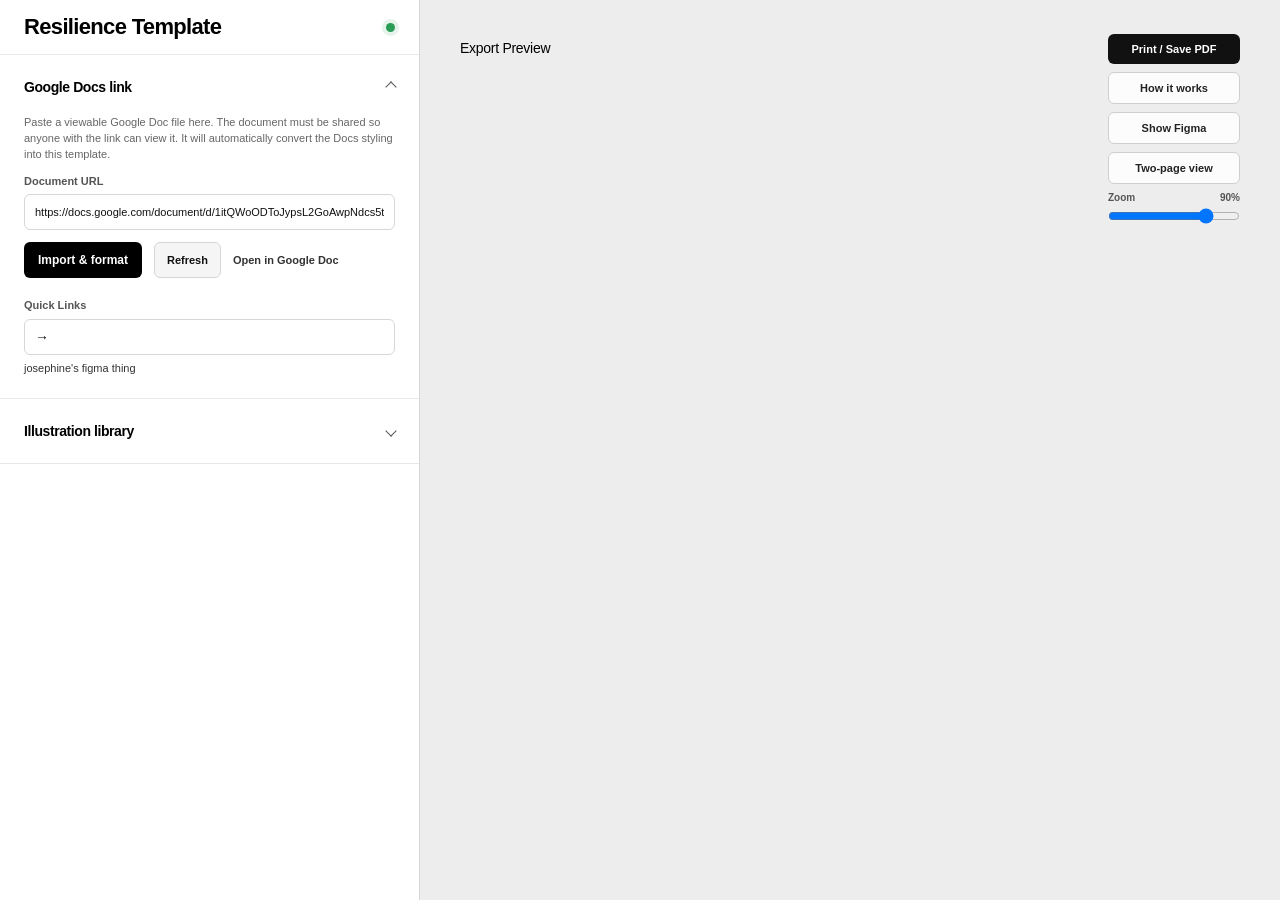
==== commit 5799a7bb: "Change default Google Doc" ====
--- a/index.html
+++ b/index.html
@@ -29,7 +29,7 @@
                 autocomplete="url"
                 spellcheck="false"
                 placeholder="Paste link here"
-                value="https://docs.google.com/document/d/1zk0gfmfr4DiEXf68XUmp9tf-lK19oaz2QLYEo_Yytxo/edit?tab=t.nn8dmo3ghr8e"
+                value="https://docs.google.com/document/d/1itQWoODToJypsL2GoAwpNdcs5thXu9Nwfc0JJC5DNT4/edit?tab=t.nn8dmo3ghr8e"
               />
             </label>
             <div id="docsLinkPreview" class="source-doc-preview" hidden>
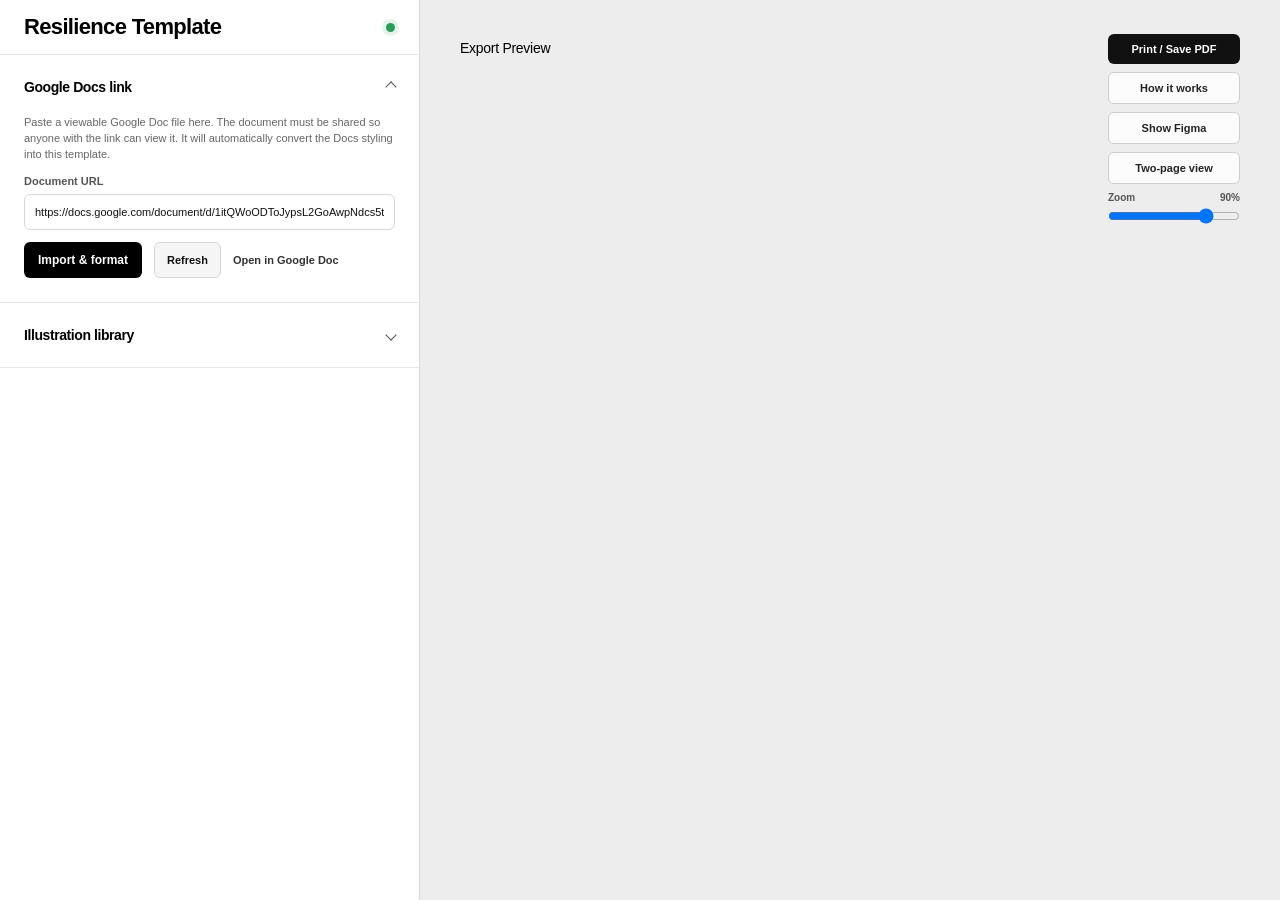
==== commit c7d585b0: "Hide publisher quick links" ====
--- a/index.html
+++ b/index.html
@@ -4,7 +4,7 @@
     <meta charset="UTF-8" />
     <meta name="viewport" content="width=device-width, initial-scale=1.0" />
     <title>Resilience Packet Publisher — Prototype</title>
-    <link rel="stylesheet" href="styles.css?v=20260804-02" />
+    <link rel="stylesheet" href="styles.css?v=20260804-04" />
   </head>
   <body>
     <main class="app-shell figma-hidden">
@@ -57,14 +57,6 @@
             <div id="quickLinkSection" class="quick-link-section" hidden>
               <span class="quick-link-label">Quick Links</span>
               <button id="quickLink" class="quick-link" type="button"></button>
-              <a
-                class="text-link quick-link-suggestion"
-                href="https://www.figma.com/design/YWxZP1ARBQQKcMGIKvABvP/Resilience-Packet-Suggested-Updates?node-id=0-1&amp;t=q6Mxrw12RviuzkHh-1"
-                target="_blank"
-                rel="noreferrer"
-              >
-                josephine's figma thing
-              </a>
             </div>
             <div id="docsSource" hidden></div>
           </div>
@@ -130,6 +122,6 @@
 
     <div id="measurementStage" class="measurement-stage" aria-hidden="true"></div>
     <script src="packet-content.js?v=20260713-14"></script>
-    <script type="module" src="app.js?v=20260804-03"></script>
+    <script type="module" src="app.js?v=20260804-05"></script>
   </body>
 </html>
--- a/styles.css
+++ b/styles.css
@@ -321,6 +321,10 @@
   color: #555;
   font-size: 11px;
   font-weight: 600;
+}
+
+.quick-link-section[hidden] {
+  display: none;
 }
 
 .quick-link-label {
@@ -522,10 +526,6 @@
   text-decoration: none;
 }
 
-.quick-link-suggestion {
-  font-weight: 400;
-}
-
 .primary-button,
 .secondary-button,
 .toolbar-button {
@@ -788,6 +788,14 @@
   color: inherit;
   cursor: pointer;
   text-decoration: none;
+}
+
+@media screen {
+  .packet-contents-link:hover strong,
+  .packet-contents-link:focus-visible strong {
+    text-decoration: underline;
+    text-underline-offset: 2px;
+  }
 }
 
 .cover-page {
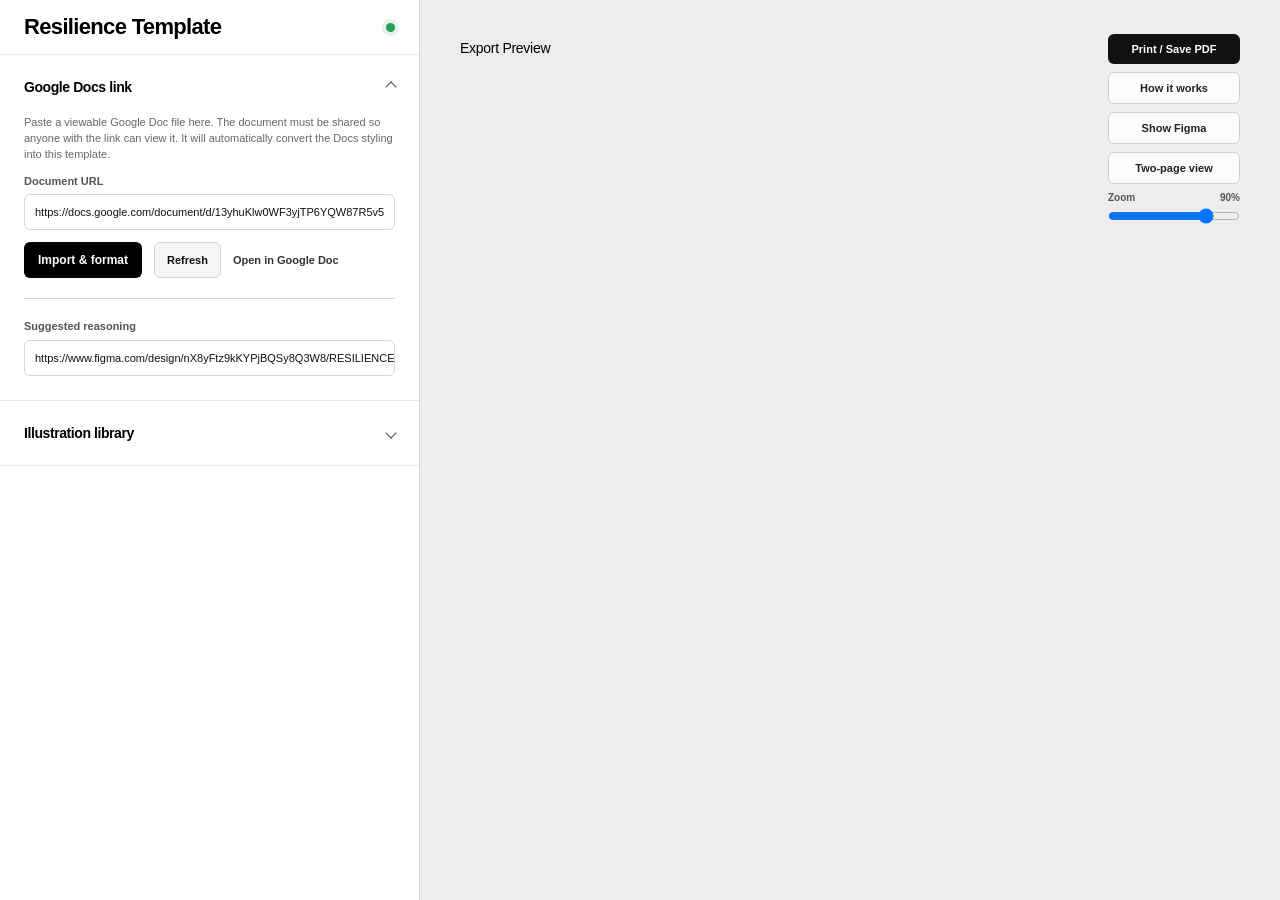
==== commit 061afcda: "Restore Figma reasoning link" ====
--- a/index.html
+++ b/index.html
@@ -4,7 +4,7 @@
     <meta charset="UTF-8" />
     <meta name="viewport" content="width=device-width, initial-scale=1.0" />
     <title>Resilience Packet Publisher — Prototype</title>
-    <link rel="stylesheet" href="styles.css?v=20260804-04" />
+    <link rel="stylesheet" href="styles.css?v=20260827-01" />
   </head>
   <body>
     <main class="app-shell figma-hidden">
@@ -29,7 +29,7 @@
                 autocomplete="url"
                 spellcheck="false"
                 placeholder="Paste link here"
-                value="https://docs.google.com/document/d/1itQWoODToJypsL2GoAwpNdcs5thXu9Nwfc0JJC5DNT4/edit?tab=t.nn8dmo3ghr8e"
+                value="https://docs.google.com/document/d/13yhuKlw0WF3yjTP6YQW87R5v5gYrE31CMm5VcE5GNC8/edit?tab=t.nn8dmo3ghr8e"
               />
             </label>
             <div id="docsLinkPreview" class="source-doc-preview" hidden>
@@ -54,9 +54,18 @@
               <a id="openDocsLink" class="text-link" href="#" target="_blank" rel="noreferrer">Open in Google Doc</a>
             </div>
             <p id="importSummary" class="import-summary" aria-live="polite" hidden></p>
-            <div id="quickLinkSection" class="quick-link-section" hidden>
-              <span class="quick-link-label">Quick Links</span>
-              <button id="quickLink" class="quick-link" type="button"></button>
+            <div id="quickLinkSection" class="quick-link-section">
+              <button id="quickLink" class="quick-link" type="button" hidden></button>
+              <span class="quick-link-label">Suggested reasoning</span>
+              <a
+                class="suggested-reasoning-link"
+                href="https://www.figma.com/design/nX8yFtz9kKYPjBQSy8Q3W8/RESILIENCE-CHICAGO?node-id=77-1097&amp;t=CzXVT5BcOEFCDduS-1"
+                target="_blank"
+                rel="noreferrer"
+                aria-label="Open suggested reasoning in Figma"
+              >
+                https://www.figma.com/design/nX8yFtz9kKYPjBQSy8Q3W8/RESILIENCE-CHICAGO?node-id=77-1097
+              </a>
             </div>
             <div id="docsSource" hidden></div>
           </div>
@@ -122,6 +131,6 @@
 
     <div id="measurementStage" class="measurement-stage" aria-hidden="true"></div>
     <script src="packet-content.js?v=20260713-14"></script>
-    <script type="module" src="app.js?v=20260804-05"></script>
+    <script type="module" src="app.js?v=20260827-01"></script>
   </body>
 </html>
--- a/styles.css
+++ b/styles.css
@@ -25,7 +25,7 @@
   --page-scale: 0.9;
   --page-width: 612px;
   --page-height: 792px;
-  --content-width: 520px;
+  --content-width: 528px;
   --content-height: 600px;
 }
 
@@ -318,6 +318,8 @@
   display: grid;
   gap: 7px;
   margin-top: 20px;
+  padding-top: 20px;
+  border-top: 1px solid var(--control-border);
   color: #555;
   font-size: 11px;
   font-weight: 600;
@@ -329,6 +331,30 @@
 
 .quick-link-label {
   line-height: 1.3;
+}
+
+.suggested-reasoning-link {
+  display: flex;
+  width: 100%;
+  height: 36px;
+  min-width: 0;
+  align-items: center;
+  padding: 0 10px;
+  overflow: hidden;
+  border: 1px solid var(--control-border);
+  border-radius: 6px;
+  background: #fff;
+  color: #111;
+  font-weight: 400;
+  line-height: 1;
+  text-decoration: none;
+  text-overflow: ellipsis;
+  white-space: nowrap;
+}
+
+.suggested-reasoning-link:focus-visible {
+  outline: 2px solid #111;
+  outline-offset: 1px;
 }
 
 .quick-link {
@@ -350,6 +376,10 @@
   text-align: left;
 }
 
+.quick-link[hidden] {
+  display: none;
+}
+
 .quick-link::after {
   content: "→";
   font-size: 14px;
@@ -1297,14 +1327,12 @@
   font-size: 12px;
 }
 
-/* The Minors Rights table system uses Figma's wider 529px content rail.
-   Apply it from the content itself so live Google Doc imports measure and
-   render the same way as the bundled frame-specific pages. */
+/* Wide tables and paired blocks share the standard 42px page margins. */
 .page-content:has(.content-table),
 .measurement-content:has(.content-table),
 .page-content:has(.paired-blocks-outline),
 .measurement-content:has(.paired-blocks-outline) {
-  width: 529px;
+  width: var(--content-width);
 }
 
 .page-content {
@@ -1479,7 +1507,7 @@
 }
 
 .content-table {
-  width: 529px;
+  width: var(--content-width);
   overflow: hidden;
   border: 1px solid #ccc;
   border-collapse: separate;
@@ -1992,7 +2020,17 @@
 }
 
 .paired-blocks .paired-block {
+  align-items: start;
   column-gap: var(--paired-column-gap);
+}
+
+.paired-block-label-slot {
+  display: flex;
+  height: 1.35em;
+}
+
+.paired-block-label-slot > strong {
+  margin-block: auto;
 }
 
 .paired-block-details {
@@ -2002,11 +2040,25 @@
 .paired-block-detail {
   display: grid;
   grid-template-columns: auto minmax(0, 1fr);
+  align-items: start;
   column-gap: 4px;
 }
 
+.paired-block-marker-slot {
+  display: flex;
+  height: 1.35em;
+}
+
+.paired-block-marker {
+  font-family: Inter, sans-serif;
+  font-size: 10px;
+  line-height: 1;
+  margin-block: auto;
+  opacity: 0.5;
+}
+
 .paired-blocks-outline {
-  width: 529px;
+  width: var(--content-width);
   row-gap: 0;
   column-gap: var(--paired-column-gap);
   overflow: hidden;
@@ -2166,8 +2218,8 @@
 .packet-footer {
   position: absolute;
   top: 736.81px;
-  left: 47.8px;
-  width: 506.81px;
+  left: 42px;
+  width: var(--content-width);
   height: 32px;
   border-top: 0.68px solid #e5e5e5;
   color: #000;
@@ -2419,7 +2471,7 @@
 }
 
 .letter-134 .chapter-dek {
-  width: 529px;
+  width: var(--content-width);
 }
 
 .letter-132 .subsection:first-child {
@@ -2458,7 +2510,7 @@
 .letter-135 .page-content,
 .letter-136 .page-content,
 .letter-137 .page-content {
-  width: 529px;
+  width: var(--content-width);
 }
 
 .letter-134 .subsection,
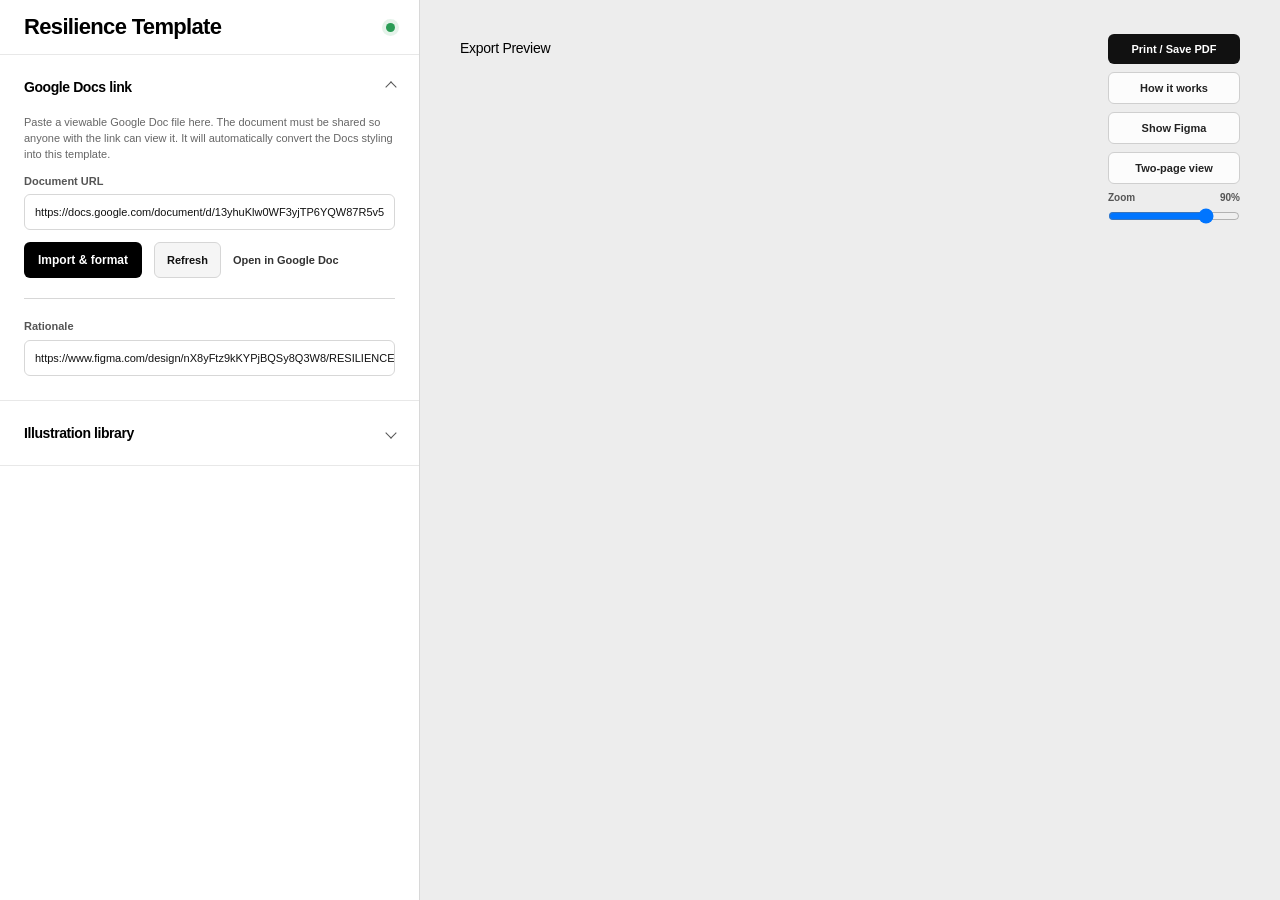
==== commit e498eda2: "Rename reasoning link to rationale" ====
--- a/index.html
+++ b/index.html
@@ -56,7 +56,7 @@
             <p id="importSummary" class="import-summary" aria-live="polite" hidden></p>
             <div id="quickLinkSection" class="quick-link-section">
               <button id="quickLink" class="quick-link" type="button" hidden></button>
-              <span class="quick-link-label">Suggested reasoning</span>
+              <span class="quick-link-label">Rationale</span>
               <a
                 class="suggested-reasoning-link"
                 href="https://www.figma.com/design/nX8yFtz9kKYPjBQSy8Q3W8/RESILIENCE-CHICAGO?node-id=77-1097&amp;t=CzXVT5BcOEFCDduS-1"
